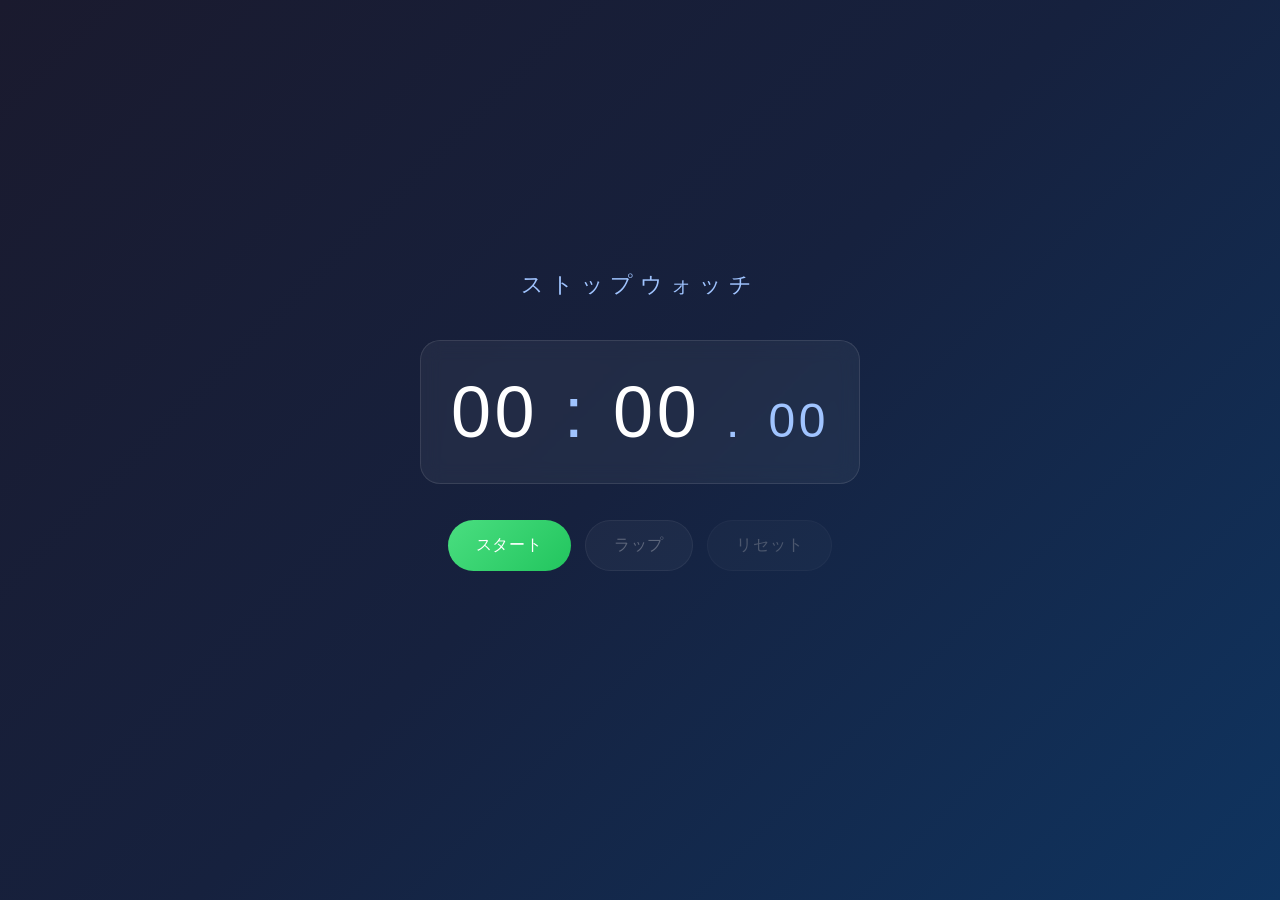
==== index.html @ 2f2ad9cd "feat: シンプルストップウォッチアプリを追加" ====
<!DOCTYPE html>
<html lang="ja">
<head>
  <meta charset="UTF-8" />
  <meta name="viewport" content="width=device-width, initial-scale=1.0" />
  <title>ストップウォッチ</title>
  <link rel="stylesheet" href="style.css" />
</head>
<body>
  <div class="container">
    <h1 class="title">ストップウォッチ</h1>

    <div class="display">
      <span id="minutes">00</span>
      <span class="colon">:</span>
      <span id="seconds">00</span>
      <span class="dot">.</span>
      <span id="centiseconds">00</span>
    </div>

    <div class="controls">
      <button id="start-btn" class="btn btn-start">スタート</button>
      <button id="lap-btn" class="btn btn-lap" disabled>ラップ</button>
      <button id="reset-btn" class="btn btn-reset" disabled>リセット</button>
    </div>

    <div class="lap-section" id="lap-section">
      <div class="lap-header" id="lap-header"></div>
      <ul class="lap-list" id="lap-list"></ul>
    </div>
  </div>

  <script src="app.js"></script>
</body>
</html>
---- style.css ----
* {
  margin: 0;
  padding: 0;
  box-sizing: border-box;
}

body {
  font-family: 'Helvetica Neue', Arial, sans-serif;
  background: linear-gradient(135deg, #1a1a2e 0%, #16213e 50%, #0f3460 100%);
  min-height: 100vh;
  display: flex;
  align-items: center;
  justify-content: center;
  color: #fff;
}

.container {
  text-align: center;
  padding: 40px 20px;
  width: 100%;
  max-width: 480px;
}

.title {
  font-size: 1.4rem;
  font-weight: 300;
  letter-spacing: 0.3em;
  color: #a0c4ff;
  margin-bottom: 40px;
  text-transform: uppercase;
}

.display {
  background: rgba(255, 255, 255, 0.05);
  border: 1px solid rgba(255, 255, 255, 0.1);
  border-radius: 20px;
  padding: 30px 20px;
  margin-bottom: 36px;
  font-size: 4.5rem;
  font-weight: 200;
  letter-spacing: 0.05em;
  font-variant-numeric: tabular-nums;
  backdrop-filter: blur(10px);
}

.colon, .dot {
  font-weight: 100;
  color: #a0c4ff;
  margin: 0 2px;
}

.dot {
  font-size: 3rem;
}

#centiseconds {
  font-size: 3rem;
  color: #a0c4ff;
  vertical-align: baseline;
}

.controls {
  display: flex;
  gap: 14px;
  justify-content: center;
  margin-bottom: 36px;
}

.btn {
  border: none;
  border-radius: 50px;
  padding: 14px 28px;
  font-size: 1rem;
  font-weight: 500;
  cursor: pointer;
  transition: all 0.2s ease;
  letter-spacing: 0.05em;
}

.btn:disabled {
  opacity: 0.3;
  cursor: not-allowed;
  transform: none !important;
}

.btn:not(:disabled):hover {
  transform: translateY(-2px);
  box-shadow: 0 6px 20px rgba(0, 0, 0, 0.3);
}

.btn:not(:disabled):active {
  transform: translateY(0);
}

.btn-start {
  background: linear-gradient(135deg, #4ade80, #22c55e);
  color: #fff;
  min-width: 110px;
}

.btn-start.running {
  background: linear-gradient(135deg, #f87171, #ef4444);
}

.btn-lap {
  background: rgba(255, 255, 255, 0.12);
  color: #fff;
  border: 1px solid rgba(255, 255, 255, 0.2);
}

.btn-reset {
  background: rgba(255, 255, 255, 0.08);
  color: #ccc;
  border: 1px solid rgba(255, 255, 255, 0.1);
}

.lap-section {
  max-height: 320px;
  overflow-y: auto;
  scrollbar-width: thin;
  scrollbar-color: rgba(255,255,255,0.2) transparent;
}

.lap-header {
  font-size: 0.8rem;
  color: #a0c4ff;
  letter-spacing: 0.15em;
  text-transform: uppercase;
  margin-bottom: 12px;
  min-height: 1em;
}

.lap-list {
  list-style: none;
}

.lap-list li {
  display: flex;
  justify-content: space-between;
  align-items: center;
  padding: 10px 16px;
  border-radius: 10px;
  margin-bottom: 6px;
  background: rgba(255, 255, 255, 0.05);
  border: 1px solid rgba(255, 255, 255, 0.07);
  font-size: 1rem;
  animation: fadeIn 0.2s ease;
}

.lap-list li.fastest {
  border-color: rgba(74, 222, 128, 0.4);
  background: rgba(74, 222, 128, 0.08);
}

.lap-list li.slowest {
  border-color: rgba(248, 113, 113, 0.4);
  background: rgba(248, 113, 113, 0.08);
}

.lap-num {
  color: #888;
  font-size: 0.85rem;
  min-width: 50px;
  text-align: left;
}

.lap-time {
  font-variant-numeric: tabular-nums;
  font-weight: 400;
}

.lap-split {
  color: #888;
  font-size: 0.85rem;
  font-variant-numeric: tabular-nums;
  min-width: 80px;
  text-align: right;
}

@keyframes fadeIn {
  from { opacity: 0; transform: translateY(-6px); }
  to   { opacity: 1; transform: translateY(0); }
}
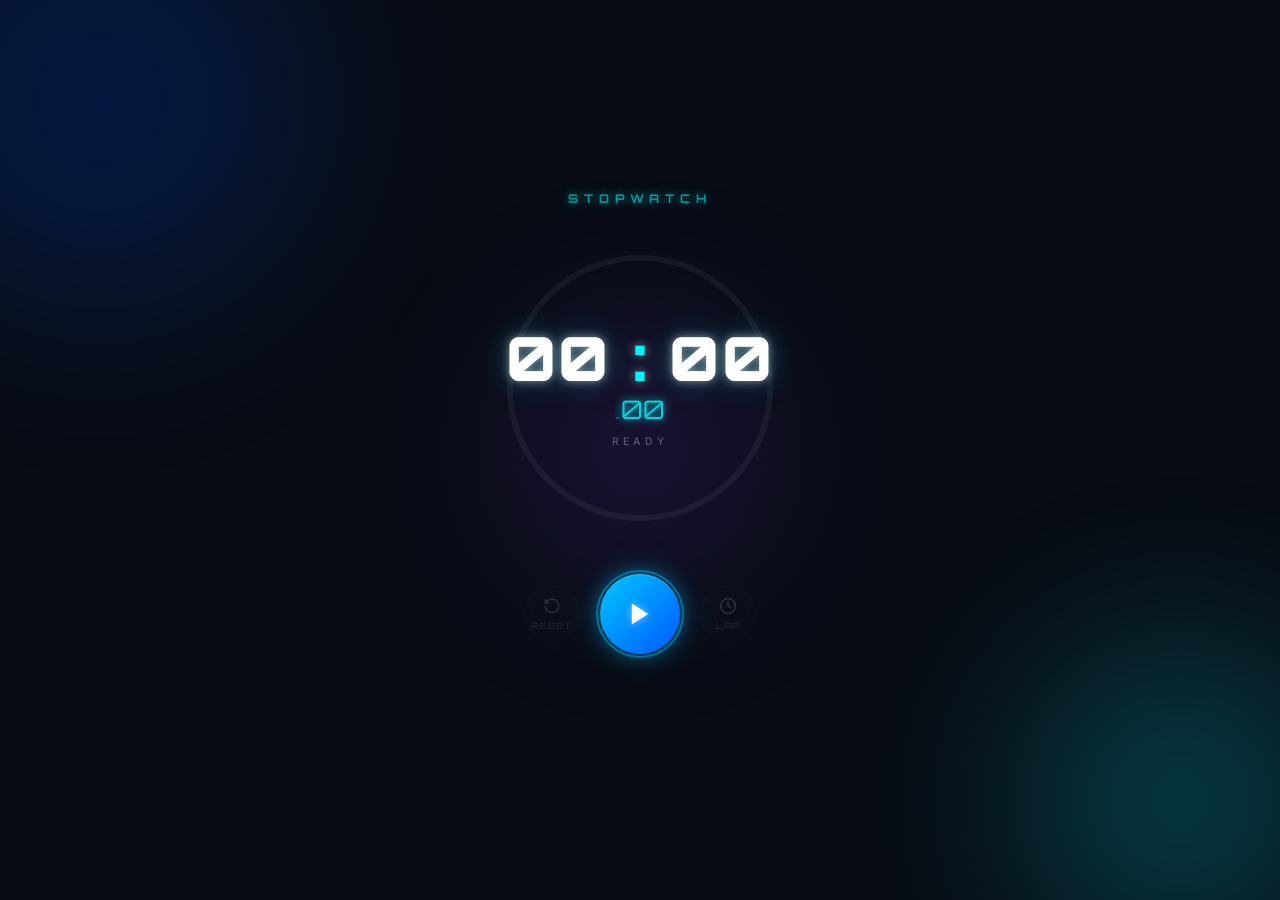
==== commit 8e43c885: "feat: リッチデザインにリニューアル（ネオン・リング・グラスモーフィズム）" ====
--- a/index.html
+++ b/index.html
@@ -4,24 +4,53 @@
   <meta charset="UTF-8" />
   <meta name="viewport" content="width=device-width, initial-scale=1.0" />
   <title>ストップウォッチ</title>
+  <link rel="preconnect" href="https://fonts.googleapis.com" />
+  <link href="https://fonts.googleapis.com/css2?family=Orbitron:wght@400;700;900&family=Inter:wght@300;400;500&display=swap" rel="stylesheet" />
   <link rel="stylesheet" href="style.css" />
 </head>
 <body>
+  <div class="bg-orbs">
+    <div class="orb orb1"></div>
+    <div class="orb orb2"></div>
+    <div class="orb orb3"></div>
+  </div>
+
   <div class="container">
-    <h1 class="title">ストップウォッチ</h1>
+    <h1 class="title">STOPWATCH</h1>
 
-    <div class="display">
-      <span id="minutes">00</span>
-      <span class="colon">:</span>
-      <span id="seconds">00</span>
-      <span class="dot">.</span>
-      <span id="centiseconds">00</span>
+    <div class="ring-wrapper">
+      <svg class="ring-svg" viewBox="0 0 300 300">
+        <circle class="ring-track" cx="150" cy="150" r="130" />
+        <circle class="ring-progress" id="ring-progress" cx="150" cy="150" r="130" />
+      </svg>
+
+      <div class="display">
+        <div class="time-main">
+          <span id="minutes">00</span>
+          <span class="colon blink">:</span>
+          <span id="seconds">00</span>
+        </div>
+        <div class="time-cs">
+          <span class="cs-dot">.</span><span id="centiseconds">00</span>
+        </div>
+        <div class="status-label" id="status-label">READY</div>
+      </div>
     </div>
 
     <div class="controls">
-      <button id="start-btn" class="btn btn-start">スタート</button>
-      <button id="lap-btn" class="btn btn-lap" disabled>ラップ</button>
-      <button id="reset-btn" class="btn btn-reset" disabled>リセット</button>
+      <button id="reset-btn" class="btn btn-reset" disabled>
+        <svg viewBox="0 0 24 24" fill="none" stroke="currentColor" stroke-width="2"><path d="M3 12a9 9 0 1 0 9-9 9.75 9.75 0 0 0-6.74 2.74L3 8"/><path d="M3 3v5h5"/></svg>
+        <span>RESET</span>
+      </button>
+      <button id="start-btn" class="btn btn-start">
+        <div class="btn-glow"></div>
+        <svg id="start-icon" viewBox="0 0 24 24" fill="currentColor"><polygon points="5,3 19,12 5,21"/></svg>
+        <span id="start-label">START</span>
+      </button>
+      <button id="lap-btn" class="btn btn-lap" disabled>
+        <svg viewBox="0 0 24 24" fill="none" stroke="currentColor" stroke-width="2"><circle cx="12" cy="12" r="10"/><polyline points="12,6 12,12 16,14"/></svg>
+        <span>LAP</span>
+      </button>
     </div>
 
     <div class="lap-section" id="lap-section">
--- a/style.css
+++ b/style.css
@@ -4,134 +4,330 @@
   box-sizing: border-box;
 }
 
+:root {
+  --cyan: #00f5ff;
+  --cyan-dim: rgba(0, 245, 255, 0.15);
+  --green: #00ff88;
+  --red: #ff4d6d;
+  --bg: #080c14;
+}
+
 body {
-  font-family: 'Helvetica Neue', Arial, sans-serif;
-  background: linear-gradient(135deg, #1a1a2e 0%, #16213e 50%, #0f3460 100%);
+  font-family: 'Inter', sans-serif;
+  background: var(--bg);
   min-height: 100vh;
   display: flex;
   align-items: center;
   justify-content: center;
-  color: #fff;
-}
-
+  overflow: hidden;
+}
+
+/* --- Background orbs --- */
+.bg-orbs {
+  position: fixed;
+  inset: 0;
+  pointer-events: none;
+  z-index: 0;
+}
+
+.orb {
+  position: absolute;
+  border-radius: 50%;
+  filter: blur(80px);
+  opacity: 0.25;
+  animation: drift 12s ease-in-out infinite alternate;
+}
+
+.orb1 {
+  width: 500px; height: 500px;
+  background: radial-gradient(circle, #0057ff, transparent);
+  top: -150px; left: -150px;
+  animation-duration: 14s;
+}
+
+.orb2 {
+  width: 400px; height: 400px;
+  background: radial-gradient(circle, #00f5ff, transparent);
+  bottom: -100px; right: -100px;
+  animation-duration: 10s;
+  animation-delay: -5s;
+}
+
+.orb3 {
+  width: 300px; height: 300px;
+  background: radial-gradient(circle, #7c3aed, transparent);
+  top: 50%; left: 50%;
+  transform: translate(-50%, -50%);
+  animation-duration: 18s;
+  animation-delay: -3s;
+}
+
+@keyframes drift {
+  from { transform: translate(0, 0) scale(1); }
+  to   { transform: translate(40px, 30px) scale(1.1); }
+}
+
+/* --- Layout --- */
 .container {
+  position: relative;
+  z-index: 1;
   text-align: center;
   padding: 40px 20px;
   width: 100%;
-  max-width: 480px;
+  max-width: 420px;
 }
 
 .title {
-  font-size: 1.4rem;
-  font-weight: 300;
-  letter-spacing: 0.3em;
-  color: #a0c4ff;
-  margin-bottom: 40px;
-  text-transform: uppercase;
-}
-
+  font-family: 'Orbitron', monospace;
+  font-size: 0.75rem;
+  font-weight: 700;
+  letter-spacing: 0.5em;
+  color: var(--cyan);
+  opacity: 0.6;
+  margin-bottom: 32px;
+  text-shadow: 0 0 10px var(--cyan);
+}
+
+/* --- Ring --- */
+.ring-wrapper {
+  position: relative;
+  width: 300px;
+  height: 300px;
+  margin: 0 auto 36px;
+}
+
+.ring-svg {
+  position: absolute;
+  inset: 0;
+  width: 100%;
+  height: 100%;
+  transform: rotate(-90deg);
+}
+
+.ring-track {
+  fill: none;
+  stroke: rgba(255, 255, 255, 0.05);
+  stroke-width: 6;
+}
+
+.ring-progress {
+  fill: none;
+  stroke: var(--cyan);
+  stroke-width: 6;
+  stroke-linecap: round;
+  stroke-dasharray: 816.81;
+  stroke-dashoffset: 816.81;
+  filter: drop-shadow(0 0 6px var(--cyan)) drop-shadow(0 0 12px var(--cyan));
+  transition: stroke-dashoffset 0.05s linear, stroke 0.3s ease;
+}
+
+.ring-progress.running {
+  stroke: var(--cyan);
+}
+
+/* --- Display --- */
 .display {
-  background: rgba(255, 255, 255, 0.05);
-  border: 1px solid rgba(255, 255, 255, 0.1);
-  border-radius: 20px;
-  padding: 30px 20px;
+  position: absolute;
+  inset: 0;
+  display: flex;
+  flex-direction: column;
+  align-items: center;
+  justify-content: center;
+  gap: 4px;
+}
+
+.time-main {
+  font-family: 'Orbitron', monospace;
+  font-size: 3.8rem;
+  font-weight: 900;
+  color: #fff;
+  letter-spacing: 0.02em;
+  text-shadow:
+    0 0 10px rgba(255,255,255,0.5),
+    0 0 30px rgba(0, 245, 255, 0.3);
+  line-height: 1;
+}
+
+.colon {
+  color: var(--cyan);
+}
+
+.colon.blink.active {
+  animation: blink 1s step-start infinite;
+}
+
+@keyframes blink {
+  50% { opacity: 0.2; }
+}
+
+.time-cs {
+  font-family: 'Orbitron', monospace;
+  font-size: 1.6rem;
+  font-weight: 400;
+  color: var(--cyan);
+  opacity: 0.85;
+  text-shadow: 0 0 8px var(--cyan);
+  letter-spacing: 0.05em;
+}
+
+.cs-dot {
+  opacity: 0.5;
+}
+
+.status-label {
+  font-size: 0.65rem;
+  font-weight: 500;
+  letter-spacing: 0.4em;
+  color: rgba(255,255,255,0.3);
+  margin-top: 6px;
+  transition: color 0.3s, text-shadow 0.3s;
+}
+
+.status-label.running {
+  color: var(--cyan);
+  text-shadow: 0 0 8px var(--cyan);
+}
+
+.status-label.stopped {
+  color: var(--red);
+  text-shadow: 0 0 8px var(--red);
+}
+
+/* --- Controls --- */
+.controls {
+  display: flex;
+  align-items: center;
+  justify-content: center;
+  gap: 20px;
   margin-bottom: 36px;
-  font-size: 4.5rem;
-  font-weight: 200;
-  letter-spacing: 0.05em;
-  font-variant-numeric: tabular-nums;
-  backdrop-filter: blur(10px);
-}
-
-.colon, .dot {
-  font-weight: 100;
-  color: #a0c4ff;
-  margin: 0 2px;
-}
-
-.dot {
-  font-size: 3rem;
-}
-
-#centiseconds {
-  font-size: 3rem;
-  color: #a0c4ff;
-  vertical-align: baseline;
-}
-
-.controls {
-  display: flex;
-  gap: 14px;
-  justify-content: center;
-  margin-bottom: 36px;
 }
 
 .btn {
+  display: flex;
+  flex-direction: column;
+  align-items: center;
+  gap: 5px;
   border: none;
-  border-radius: 50px;
-  padding: 14px 28px;
-  font-size: 1rem;
-  font-weight: 500;
+  background: none;
   cursor: pointer;
   transition: all 0.2s ease;
-  letter-spacing: 0.05em;
+  color: #fff;
+}
+
+.btn svg {
+  width: 18px;
+  height: 18px;
+}
+
+.btn span {
+  font-family: 'Orbitron', monospace;
+  font-size: 0.55rem;
+  letter-spacing: 0.15em;
+  opacity: 0.6;
 }
 
 .btn:disabled {
-  opacity: 0.3;
+  opacity: 0.2;
   cursor: not-allowed;
   transform: none !important;
 }
 
 .btn:not(:disabled):hover {
-  transform: translateY(-2px);
-  box-shadow: 0 6px 20px rgba(0, 0, 0, 0.3);
+  transform: scale(1.08);
 }
 
 .btn:not(:disabled):active {
-  transform: translateY(0);
-}
-
+  transform: scale(0.95);
+}
+
+/* Start button — large circle */
 .btn-start {
-  background: linear-gradient(135deg, #4ade80, #22c55e);
-  color: #fff;
-  min-width: 110px;
+  position: relative;
+  width: 80px;
+  height: 80px;
+  border-radius: 50%;
+  background: linear-gradient(135deg, #00c8ff, #0057ff);
+  box-shadow:
+    0 0 20px rgba(0, 199, 255, 0.5),
+    0 0 40px rgba(0, 199, 255, 0.2),
+    inset 0 1px 0 rgba(255,255,255,0.2);
+  flex-direction: row;
+  justify-content: center;
+  gap: 0;
+}
+
+.btn-start span { display: none; }
+
+.btn-start svg {
+  width: 28px;
+  height: 28px;
+  filter: drop-shadow(0 0 4px rgba(255,255,255,0.5));
 }
 
 .btn-start.running {
-  background: linear-gradient(135deg, #f87171, #ef4444);
-}
-
+  background: linear-gradient(135deg, #ff4d6d, #c9184a);
+  box-shadow:
+    0 0 20px rgba(255, 77, 109, 0.5),
+    0 0 40px rgba(255, 77, 109, 0.2),
+    inset 0 1px 0 rgba(255,255,255,0.2);
+}
+
+.btn-glow {
+  position: absolute;
+  inset: -4px;
+  border-radius: 50%;
+  background: transparent;
+  border: 2px solid rgba(0, 199, 255, 0.4);
+  animation: pulse-ring 2s ease-out infinite;
+}
+
+.btn-start.running .btn-glow {
+  border-color: rgba(255, 77, 109, 0.4);
+}
+
+@keyframes pulse-ring {
+  0%   { transform: scale(1); opacity: 0.8; }
+  100% { transform: scale(1.4); opacity: 0; }
+}
+
+/* Side buttons */
+.btn-reset,
 .btn-lap {
-  background: rgba(255, 255, 255, 0.12);
-  color: #fff;
-  border: 1px solid rgba(255, 255, 255, 0.2);
-}
-
-.btn-reset {
-  background: rgba(255, 255, 255, 0.08);
-  color: #ccc;
+  width: 56px;
+  height: 56px;
+  border-radius: 50%;
+  background: rgba(255, 255, 255, 0.06);
   border: 1px solid rgba(255, 255, 255, 0.1);
-}
-
+  backdrop-filter: blur(10px);
+  justify-content: center;
+}
+
+.btn-reset svg, .btn-lap svg {
+  opacity: 0.7;
+}
+
+/* --- Lap list --- */
 .lap-section {
-  max-height: 320px;
+  max-height: 280px;
   overflow-y: auto;
   scrollbar-width: thin;
-  scrollbar-color: rgba(255,255,255,0.2) transparent;
+  scrollbar-color: rgba(0,245,255,0.2) transparent;
 }
 
 .lap-header {
-  font-size: 0.8rem;
-  color: #a0c4ff;
-  letter-spacing: 0.15em;
-  text-transform: uppercase;
-  margin-bottom: 12px;
+  font-family: 'Orbitron', monospace;
+  font-size: 0.6rem;
+  letter-spacing: 0.3em;
+  color: rgba(255,255,255,0.3);
+  margin-bottom: 10px;
   min-height: 1em;
 }
 
 .lap-list {
   list-style: none;
+  display: flex;
+  flex-direction: column;
+  gap: 6px;
 }
 
 .lap-list li {
@@ -139,45 +335,56 @@
   justify-content: space-between;
   align-items: center;
   padding: 10px 16px;
-  border-radius: 10px;
-  margin-bottom: 6px;
-  background: rgba(255, 255, 255, 0.05);
+  border-radius: 12px;
+  background: rgba(255, 255, 255, 0.04);
   border: 1px solid rgba(255, 255, 255, 0.07);
-  font-size: 1rem;
-  animation: fadeIn 0.2s ease;
+  backdrop-filter: blur(8px);
+  font-size: 0.9rem;
+  animation: slideIn 0.25s cubic-bezier(0.34, 1.56, 0.64, 1);
 }
 
 .lap-list li.fastest {
-  border-color: rgba(74, 222, 128, 0.4);
-  background: rgba(74, 222, 128, 0.08);
+  border-color: rgba(0, 255, 136, 0.35);
+  background: rgba(0, 255, 136, 0.06);
+  box-shadow: 0 0 12px rgba(0, 255, 136, 0.1);
 }
 
 .lap-list li.slowest {
-  border-color: rgba(248, 113, 113, 0.4);
-  background: rgba(248, 113, 113, 0.08);
+  border-color: rgba(255, 77, 109, 0.35);
+  background: rgba(255, 77, 109, 0.06);
+  box-shadow: 0 0 12px rgba(255, 77, 109, 0.1);
 }
 
 .lap-num {
-  color: #888;
-  font-size: 0.85rem;
-  min-width: 50px;
+  font-family: 'Orbitron', monospace;
+  font-size: 0.65rem;
+  color: rgba(255,255,255,0.35);
+  letter-spacing: 0.1em;
+  min-width: 55px;
   text-align: left;
 }
 
 .lap-time {
-  font-variant-numeric: tabular-nums;
-  font-weight: 400;
+  font-family: 'Orbitron', monospace;
+  font-size: 0.9rem;
+  font-weight: 700;
+  color: #fff;
+  letter-spacing: 0.05em;
 }
 
 .lap-split {
-  color: #888;
-  font-size: 0.85rem;
-  font-variant-numeric: tabular-nums;
+  font-family: 'Orbitron', monospace;
+  font-size: 0.75rem;
+  color: rgba(255,255,255,0.4);
+  letter-spacing: 0.05em;
   min-width: 80px;
   text-align: right;
 }
 
-@keyframes fadeIn {
-  from { opacity: 0; transform: translateY(-6px); }
-  to   { opacity: 1; transform: translateY(0); }
-}
+.lap-list li.fastest .lap-split { color: var(--green); }
+.lap-list li.slowest .lap-split { color: var(--red); }
+
+@keyframes slideIn {
+  from { opacity: 0; transform: translateY(-10px) scale(0.96); }
+  to   { opacity: 1; transform: translateY(0) scale(1); }
+}
